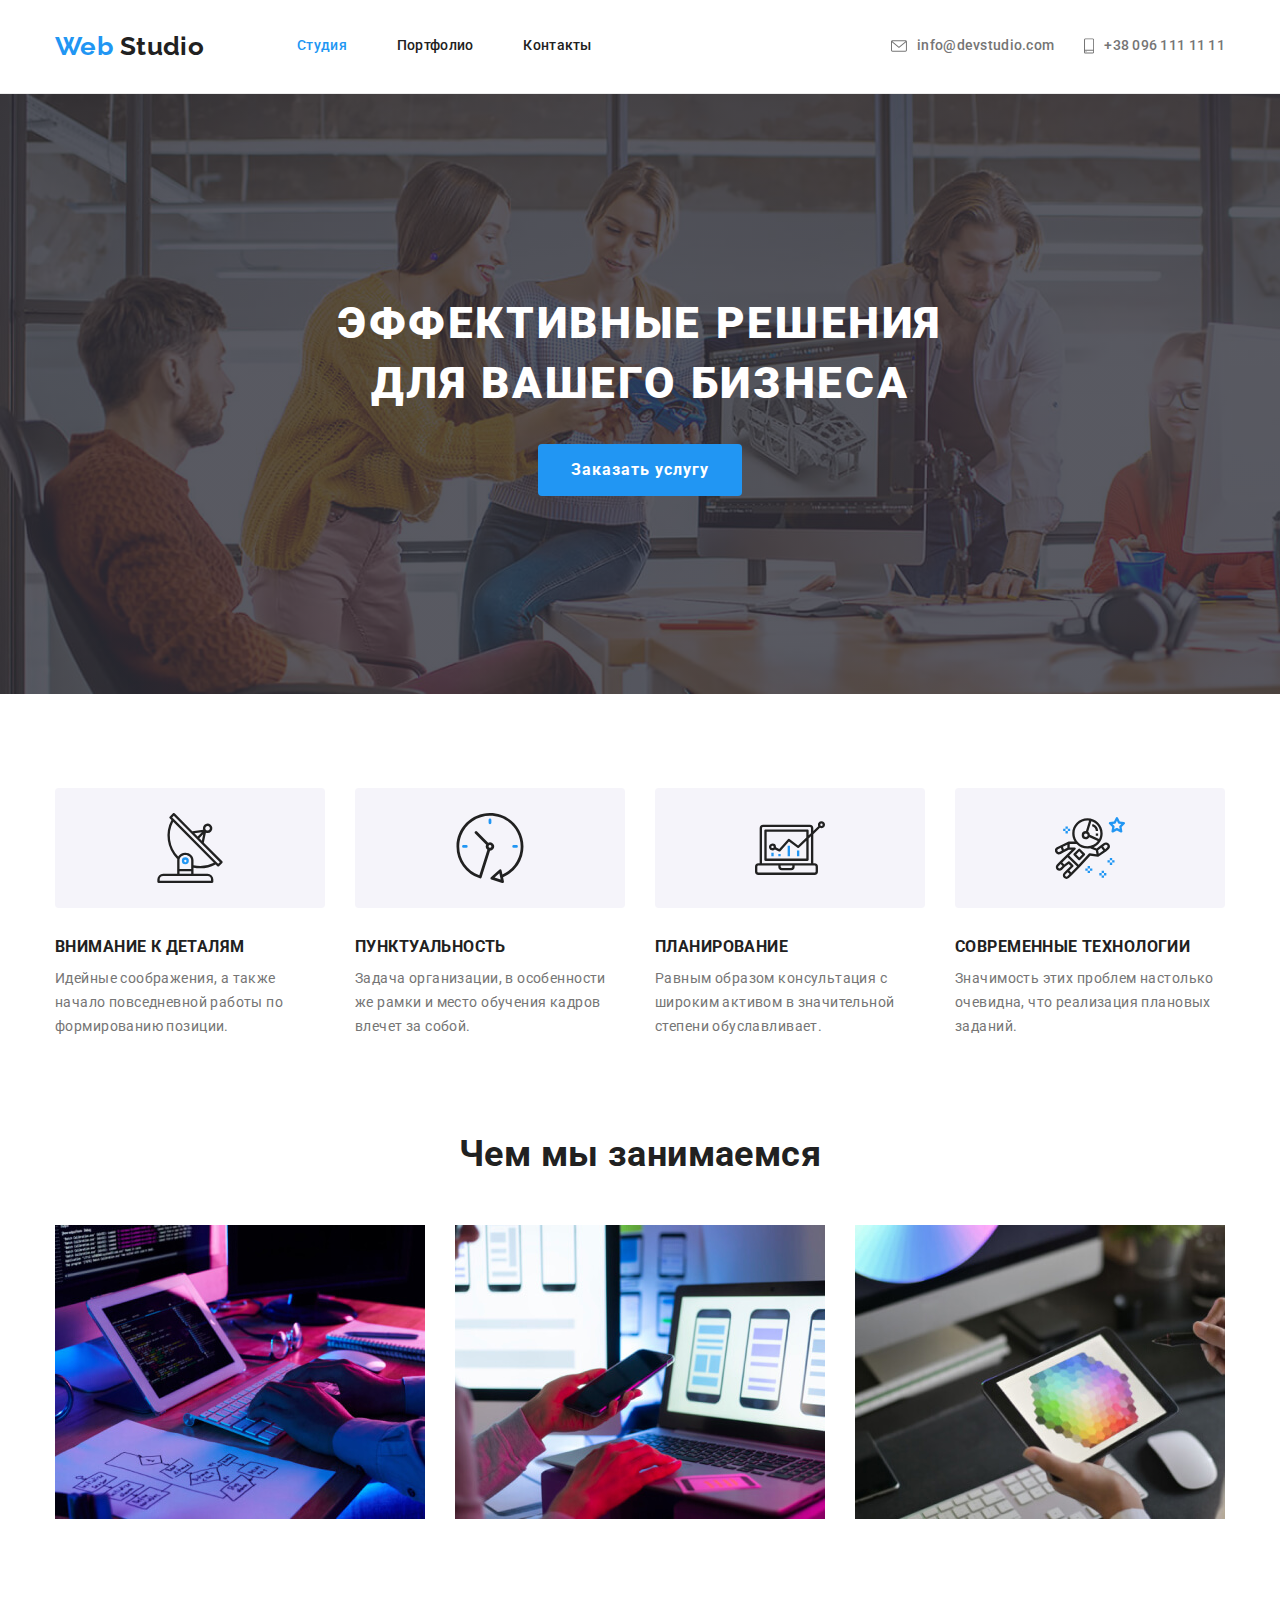
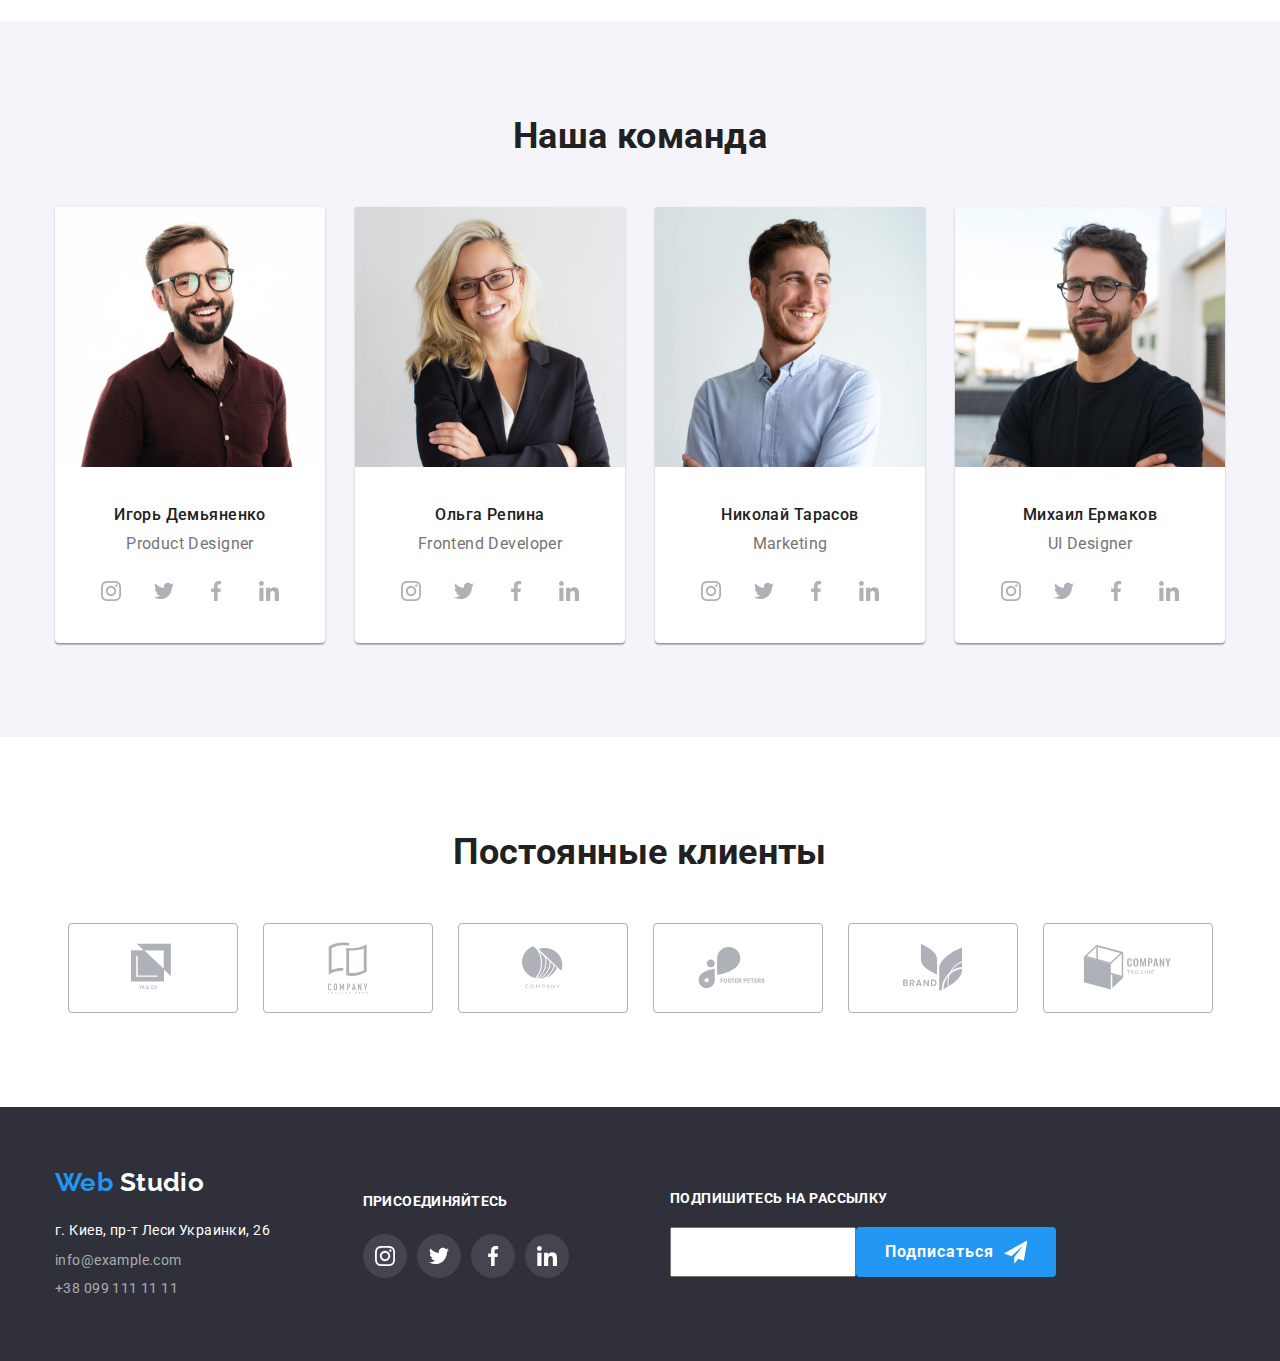
==== index.html @ 7d762ebd "add" ====
<!DOCTYPE html>
<html lang="ru">

<head>
    <meta charset="UTF-8" />
    <meta name="viewport" content="width=device-width, initial-scale=1.0" />
    <title>Студия</title>

    <link
        href="https://fonts.googleapis.com/css2?family=Raleway:wght@700&family=Roboto:wght@400;500;700;900&display=swap"
        rel="stylesheet"><!-- подключаем шрифт -->
    <link rel="stylesheet"
        href="https://cdnjs.cloudflare.com/ajax/libs/modern-normalize/0.7.0/modern-normalize.min.css" />
    <!-- нормализатор стилей -->
    <link rel="stylesheet" href="./css/styles.css">
    <!-- <link rel="stylesheet" href="./css/box.css"> -->
</head>

<body>
    <header>
        <div class="container flex">
            <nav class="main-nav flex">
                <a href="./index.html" class="logo link" aria-label="логотип" lang="en">
                    <span class="color">Web</span> Studio
                </a>
                <ul class="site-nav list flex">
                    <li class="item"><a href="./index.html" class="link current">Студия</a></li>
                    <li class="item"><a href="./portfolio.html" class="link">Портфолио</a></li>
                    <li class="item"><a href="#address" class="link">Контакты</a></li>
                </ul>
            </nav>

            <ul class="contacts list flex">
                <li class="item">
                    <a href="#" class="contacts-imail link flex">
                        <svg>
                            <use href="./images/svg/sprite.svg#icon-imail"></use>
                        </svg>
                        <p>info@devstudio.com</p>
                    </a>
                </li>
                <li class="item">
                    <a href="tel:+380961111111" class="contacts-phone link flex">
                        <svg>
                            <use href="./images/svg/sprite.svg#icon-phone"></use>
                        </svg>
                        <p>+38 096 111 11 11</p>
                    </a>
                </li>
            </ul>
        </div>
    </header>


    <main>
        <section class="hero container-hero">
            <h1 class="hero-title">Эффективные решения для вашего бизнеса</h1>
            <button type="button" class="button">Заказать услугу </button>
        </section>


        <section class="section about">
            <div class="container">
                <h2 class="section-title" hidden>Оссобенности</h2>
                <ul class="list flex about-list">
                    <li class="item">
                        <div class="about-container antenna"></div>
                        <h3 class="item-title">Внимание к деталям</h3>
                        <p class="section-text">Идейные соображения, а также начало повседневной работы по формированию
                            позиции.</p>
                    </li>
                    <li class="item">
                        <div class="about-container clock"></div>
                        <h3 class="item-title">Пунктуальность</h3>
                        <p class="section-text">Задача организации, в особенности же рамки и место обучения кадров
                            влечет за собой.
                        </p>
                    </li>
                    <li class="item">
                        <div class="about-container diagram"></div>
                        <h3 class="item-title">Планирование</h3>
                        <p class="section-text">Равным образом консультация с широким активом в значительной степени
                            обуславливает.
                        </p>
                    </li>
                    <li class="item">
                        <div class="about-container gagarin"></div>
                        <h3 class="item-title">Современные технологии</h3>
                        <p class="section-text">Значимость этих проблем настолько очевидна, что реализация плановых
                            заданий.</p>
                    </li>
                </ul>
            </div>
        </section>


        <section class="section work">
            <div class="container">
                <h2 class="section-title">Чем мы занимаемся</h2>
                <ul class="list flex">
                    <li class="item">
                        <img src="./images/comp.jpg" alt="ноутбук" width="370" height="294">
                        <!-- <p class="work-text">Десктопные приложения</p> -->
                    </li>
                    <li class="item">
                        <img src="./images/Phone2.jpg" alt="телефон" width="370" height="294">
                        <!-- <p class="work-text">Мобильные приложения</p> -->
                    </li>
                    <li class="item">
                        <img src="./images/monitor.jpg" alt="монитор" width="370" height="294">
                        <!-- <p class="work-text">Дизайнерские решения</p> -->
                    </li>
                </ul>
            </div>
        </section>


        <section class="section team">
            <div class="container">
                <h2 class="section-title">Наша команда</h2>
                <ul class="list flex wrap">
                    <li class="item">
                        <img src="./images/nikolay-kucherenko.jpg" alt="Игорь Демьяненко" width="270" height="260">
                        <div class="team-footer">
                            <p class="team-name">Игорь Демьяненко</p>
                            <p class="team-position" lang="en">Product Designer</p>
                            <ul class="list flex">
                                <li class="team-footer-item">
                                    <a href="#" class="link flex social-link" target="_blank"
                                        aria-label="сылка на instagram">
                                        <svg class="social-link-svg">
                                            <use href="./images/svg/sprite.svg#icon-instagram"></use>
                                        </svg>
                                    </a>
                                </li>
                                <li class="team-footer-item">
                                    <a href="#" class="link flex social-link" target="_blank"
                                        aria-label="сылка на twitter">
                                        <svg class="social-link-svg">
                                            <use href="./images/svg/sprite.svg#icon-twitter"></use>
                                        </svg>
                                    </a>
                                </li>
                                <li class="team-footer-item">
                                    <a href="#" class="link flex social-link" target="_blank"
                                        aria-label="сылка на facebook">
                                        <svg class="social-link-svg">
                                            <use href="./images/svg/sprite.svg#icon-facebook"></use>
                                        </svg>
                                    </a>
                                </li>
                                <li class="team-footer-item">
                                    <a href="#" class="link flex social-link" target="_blank"
                                        aria-label="сылка на linkedin">
                                        <svg class="social-link-svg">
                                            <use href="./images/svg/sprite.svg#icon-linkedin"></use>
                                        </svg>
                                    </a>
                                </li>
                            </ul>
                        </div>
                    </li>
                    <li class="item">
                        <img src="./images/olga-ivanova.jpg" alt="Ольга Репина" width="270" height="260">
                        <div class="team-footer">
                            <p class="team-name">Ольга Репина</p>
                            <p class="team-position" lang="en">Frontend Developer</p>
                            <ul class="list flex">
                                <li class="team-footer-item">
                                    <a href="#" class="link flex social-link" target="_blank"
                                        aria-label="сылка на instagram">
                                        <svg class="social-link-svg">
                                            <use href="./images/svg/sprite.svg#icon-instagram"></use>
                                        </svg>
                                    </a>
                                </li>
                                <li class="team-footer-item">
                                    <a href="#" class="link flex social-link" target="_blank"
                                        aria-label="сылка на twitter">
                                        <svg class="social-link-svg">
                                            <use href="./images/svg/sprite.svg#icon-twitter"></use>
                                        </svg>
                                    </a>
                                </li>
                                <li class="team-footer-item">
                                    <a href="#" class="link flex social-link" target="_blank"
                                        aria-label="сылка на facebook">
                                        <svg class="social-link-svg">
                                            <use href="./images/svg/sprite.svg#icon-facebook"></use>
                                        </svg>
                                    </a>
                                </li>
                                <li class="team-footer-item">
                                    <a href="#" class="link flex social-link" target="_blank"
                                        aria-label="сылка на linkedin">
                                        <svg class="social-link-svg">
                                            <use href="./images/svg/sprite.svg#icon-linkedin"></use>
                                        </svg>
                                    </a>
                                </li>
                            </ul>
                        </div>
                    </li>
                    <li class="item">
                        <img src="./images/andrey-shevchenko.jpg" alt="Николай Тарасов" width="270" height="260">
                        <div class="team-footer">
                            <p class="team-name">Николай Тарасов</p>
                            <p class="team-position" lang="en">Marketing</p>
                            <ul class="list flex">
                                <li class="team-footer-item">
                                    <a href="#" class="link flex social-link" target="_blank"
                                        aria-label="сылка на instagram">
                                        <svg class="social-link-svg">
                                            <use href="./images/svg/sprite.svg#icon-instagram"></use>
                                        </svg>
                                    </a>
                                </li>
                                <li class="team-footer-item">
                                    <a href="#" class="link flex social-link" target="_blank"
                                        aria-label="сылка на twitter">
                                        <svg class="social-link-svg">
                                            <use href="./images/svg/sprite.svg#icon-twitter"></use>
                                        </svg>
                                    </a>
                                </li>
                                <li class="team-footer-item">
                                    <a href="#" class="link flex social-link" target="_blank"
                                        aria-label="сылка на facebook">
                                        <svg class="social-link-svg">
                                            <use href="./images/svg/sprite.svg#icon-facebook"></use>
                                        </svg>
                                    </a>
                                </li>
                                <li class="team-footer-item">
                                    <a href="#" class="link flex social-link" target="_blank"
                                        aria-label="сылка на linkedin">
                                        <svg class="social-link-svg">
                                            <use href="./images/svg/sprite.svg#icon-linkedin"></use>
                                        </svg>
                                    </a>
                                </li>
                            </ul>
                        </div>
                    </li>
                    <li class="item">
                        <img src="./images/ivan-nikolaevich.jpg" alt="Михаил Ермаков" width="270" height="260">
                        <div class="team-footer">
                            <p class="team-name">Михаил Ермаков</p>
                            <p class="team-position" lang="en">UI Designer</p>
                            <ul class="flex list">
                                <li class="team-footer-item">
                                    <a href="#" class="flex link social-link" target="_blank"
                                        aria-label="сылка на instagram">
                                        <svg class="social-link-svg">
                                            <use href="./images/svg/sprite.svg#icon-instagram"></use>
                                        </svg>
                                    </a>
                                </li>
                                <li class="team-footer-item">
                                    <a href="#" class="link flex social-link" target="_blank"
                                        aria-label="сылка на twitter">
                                        <svg class="social-link-svg">
                                            <use href="./images/svg/sprite.svg#icon-twitter"></use>
                                        </svg>
                                    </a>
                                </li>
                                <li class="team-footer-item">
                                    <a href="#" class="link flex social-link" target="_blank"
                                        aria-label="сылка на facebook">
                                        <svg class="social-link-svg">
                                            <use href="./images/svg/sprite.svg#icon-facebook"></use>
                                        </svg>
                                    </a>
                                </li>
                                <li class="team-footer-item">
                                    <a href="#" class="link flex social-link" target="_blank"
                                        aria-label="сылка на linkedin">
                                        <svg class="social-link-svg">
                                            <use href="./images/svg/sprite.svg#icon-linkedin"></use>
                                        </svg>
                                    </a>
                                </li>
                            </ul>
                        </div>
                    </li>
                </ul>
            </div>
        </section>

        <section class="section clients">
            <div class="container">
                <h2 class="section-title">Постоянные клиенты</h2>
                <ul class="list flex">
                    <li class="item">
                        <a class="flex link" href="#" target="_blank">
                            <svg class="clients-logo1">
                                <use href="./images/svg/sprite.svg#icon-logo-1"></use>
                            </svg>
                        </a>
                    </li>
                    <li class="item">
                        <a class="flex link" href="#" target="_blank">
                            <svg class="clients-logo2">
                                <use href="./images/svg/sprite.svg#icon-logo-2"></use>
                            </svg>
                        </a>
                    </li>
                    <li class="item">
                        <a class="flex link" href="#" target="_blank">
                            <svg class="clients-logo3">
                                <use href="./images/svg/sprite.svg#icon-logo-3"></use>
                            </svg>
                        </a>
                    </li>
                    <li class="item">
                        <a class="flex link" href="#" target="_blank">
                            <svg class="clients-logo4">
                                <use href="./images/svg/sprite.svg#icon-logo-4"></use>
                            </svg>
                        </a>
                    </li>
                    <li class="item">
                        <a class="flex link" href="#" target="_blank">
                            <svg class="clients-logo5">
                                <use href="./images/svg/sprite.svg#icon-logo-5"></use>
                            </svg>
                        </a>
                    </li>
                    <li class="item">
                        <a class="flex link" href="#" target="_blank">
                            <svg class="clients-logo6">
                                <use href="./images/svg/sprite.svg#icon-logo-6"></use>
                            </svg>
                        </a>
                    </li>
                </ul>
            </div>
        </section>
    </main>


    <footer>
        <div class="container flex">
            <div class="first-contaner item">
                <a href="./index.html" class="link logo-footer" aria-label="логотип" lang="en">
                    <span class="color">Web</span> Studio
                </a>
                <address id="address" class="adress-footer flex">
                    <a href="https://goo.gl/maps/UruoTMuBv4FQU7uC8" target="_blank" class="adress-text link">г. Киев,
                        пр-т
                        Леси Украинки, 26</a>
                    <a href="#" class="adress-imail link">info@example.com</a>
                    <a href="tel:+380961111111" class="adress-phone link">+38 099 111 11 11</a>
                </address>
            </div>


            <section class="connection item">
                <h2 hidden>присоеденяйтесь</h2>
                <b class="connection-title">присоединяйтесь</b>
                <ul class="list flex">
                    <li class="team-footer-item">
                        <a class="link flex social-link" href="#" target="_blank" aria-label="сылка на instagram">
                            <svg class="social-link-svg">
                                <use href="./images/svg/sprite.svg#icon-instagram"></use>
                            </svg>
                        </a>
                    </li>
                    <li class="team-footer-item">
                        <a class="link flex social-link" href="#" target="_blank" aria-label="сылка на twitter">
                            <svg class="social-link-svg">
                                <use href="./images/svg/sprite.svg#icon-twitter"></use>
                            </svg>
                        </a>
                    </li>
                    <li class="team-footer-item">
                        <a class="link flex social-link" href="#" target="_blank" aria-label="сылка на facebook">
                            <svg class="social-link-svg">
                                <use href="./images/svg/sprite.svg#icon-facebook"></use>
                            </svg>
                        </a>
                    </li>
                    <li class="team-footer-item">
                        <a class="link flex social-link" href="#" target="_blank" aria-label="сылка на linkedin">
                            <svg class="social-link-svg">
                                <use href="./images/svg/sprite.svg#icon-linkedin"></use>
                            </svg>
                        </a>
                    </li>
                </ul>
            </section>

            <div class="subscribe item flex wrap">
                <b class=" connection-title">подпишитесь на рассылку</b>
                <div class="flex">
                    <input type="text">
                    <a class="button link">
                        Подписаться
                        <svg>
                            <use href="./images/svg/sprite.svg#icon-fly"></use>
                        </svg>
                    </a>
                </div>
            </div>
        </div>
    </footer>
</body>

</html>
---- css/styles.css ----
:root {
  --heading-text-color: #212121;
  --active-text-color: #2196f3;
  --title-text-color: #757575;
  --interactive-text-color: #ffffff;
  --bg: #f5f4fa;
  --social-links-color: #afb1b8;
}

body {
  font-family: Roboto, sans-serif;
  font-size: 14px;
  line-height: 1.714;
  letter-spacing: 0.03em;
}

.section-title {
  margin: 0;
  margin-bottom: 50px;
  text-align: center;
  font-weight: 700;
  font-size: 36px;
  line-height: 1.17;
  color: var(--heading-text-color);
}

.link {
  margin: 0;
  padding: 0;

  text-decoration: none;
  color: var(--heading-text-color);
}

.list {
  list-style: none;
  margin: 0;
  padding: 0;
}

.flex {
  display: flex;
}

.wrap {
  flex-wrap: wrap;
}

.container {
  align-items: center;
  max-width: 1200px;
  margin-left: auto;
  margin-right: auto;
  padding-left: 15px;
  padding-right: 15px;
}

/* HEADER */

/*  logo */
header {
  border-bottom: 1px solid #ececec;
  padding-top: 24px;
  padding-bottom: 25px;
}
.logo {
  font-family: Raleway;
  font-style: normal;
  font-weight: 700;
  font-size: 26px;
  line-height: 1.19;
  color: var(--heading-text-color);
}

.color {
  color: var(--active-text-color);
}

/* Навигация */
.main-nav {
  align-items: center;
}

.site-nav {
  margin-left: 93px;
}

.site-nav .item + .item {
  margin-left: 50px;
}

.site-nav .link {
  font-weight: 500;
  line-height: 1.14;
  letter-spacing: 0.02em;
}

.site-nav .link:hover,
.site-nav .link:focus {
  color: var(--active-text-color);
}

.current {
  color: var(--active-text-color);
}

/* контакты */

.contacts {
  align-items: center;
  margin-left: auto;
  font-style: normal;
  font-weight: 500;
  font-size: 14px;
  line-height: 1.14;
  letter-spacing: 0.02em;
}

.contacts .item {
  align-items: center;
}

.contacts .item + .item {
  margin-left: 30px;
}

.contacts-imail svg {
  width: 16px;
  height: 12px;
}

.contacts-phone svg {
  width: 10px;
  height: 16px;
}

.contacts-imail svg,
.contacts-phone svg {
  margin-right: 10px;
  fill: currentColor;
  /* vertical-align: middle; */
}

.contacts-imail,
.contacts-phone {
  color: var(--title-text-color);
  align-items: center;
}
.contacts .contacts-imail:hover,
.contacts .contacts-imail:focus,
.contacts .contacts-phone:hover,
.contacts .contacts-phone:focus {
  color: var(--active-text-color);
}

/* main */

/* Baner */

.hero-title {
  padding: 0;
  margin-top: 0;
  margin-bottom: 30px;
  margin-left: auto;
  margin-right: auto;
  width: 696px;
  font-family: 'Roboto';
  font-style: normal;
  font-weight: 900;
  font-size: 44px;
  line-height: 1.363;
  text-align: center;
  letter-spacing: 0.06em;
  text-transform: uppercase;
  color: var(--interactive-text-color);
}

.container-hero {
  background-image: linear-gradient(
      to left,
      rgba(47, 48, 58, 0.8),
      rgba(47, 48, 58, 0.8)
    ),
    url('../images/baner.jpg');
  background-color: black;
  max-width: 1600px;
  height: 600px;
  padding-top: 200px;
  padding-bottom: 200px;
  margin-left: auto;
  margin-right: auto;
}

/* button */

.button {
  display: block;
  padding-top: 10px;
  padding-right: 32px;
  padding-bottom: 10px;
  padding-left: 32px;
  border-color: var(--active-text-color);
  border-radius: 4px;
  border: 1px solid transparent;
  margin-left: auto;
  margin-right: auto;
  font-style: normal;
  font-weight: 700;
  font-size: 16px;
  line-height: 1.88;
  letter-spacing: 0.06em;
  text-align: center;
  color: var(--interactive-text-color);
  background-color: var(--active-text-color);

  cursor: pointer;
}

.radio-button {
  padding-top: 6px;
  padding-right: 22px;
  padding-bottom: 6px;
  padding-left: 22px;
  font-style: normal;
  font-weight: 500;
  font-size: 16px;
  line-height: 1.62;
  text-align: center;
  text-transform: capitalize;
  border-radius: 4px;
  border: 1px solid transparent;

  color: var(--heading-text-color);
  background: var(--bg);

  cursor: pointer;
}
.radio-button:hover,
.radio-button:focus {
  color: var(--interactive-text-color);
  background: var(--active-text-color);
  box-shadow: 0px 3px 1px rgba(0, 0, 0, 0.1), 0px 1px 2px rgba(0, 0, 0, 0.08),
    0px 2px 2px rgba(0, 0, 0, 0.12);
  border-radius: 4px;
}

.portfolio-buttons .item + .item {
  margin-left: 8px;
}

/* оссобенности */
/* about */

.section {
  padding-top: 94px;
  padding-bottom: 94px;
}
.about {
  padding-bottom: 0;
}

.about-list .flex {
  flex-wrap: wrap;
}

.about-list .item {
  width: calc((100% - 30px * 3) / 4);
}

.about-list .item + .item {
  margin-left: 30px;
}

.about-container {
  height: 120px;
  background-color: var(--bg);
  background-repeat: no-repeat;
  background-position: 50%;
  border-radius: 4px;
}

.antenna {
  background-image: url(../images/svg/antena.svg);
}

.clock {
  background-image: url(../images/svg/clock.svg);
}

.diagram {
  background-image: url(../images/svg/diagram.svg);
}

.gagarin {
  background-image: url(../images/svg/gagarin.svg);
}

.item-title {
  margin: 0;
  margin-bottom: 10px;
  padding-top: 30px;
  font-style: normal;
  font-weight: 700;
  line-height: 1.14;
  text-transform: uppercase;
  color: var(--heading-text-color);
}

.section-text {
  margin: 0;
  font-style: normal;
  font-weight: 400;
  color: var(--title-text-color);
}

/* чем мы занимаемся */

.work .item {
  width: calc((100% - 30px * 2) / 3);
}

.work .item + .item {
  margin-left: 30px;
}

.work-title {
  margin: 0;
  margin-bottom: 50px;
  text-align: center;
}

.work-totel {
  font-style: normal;
  font-weight: 700;
  font-size: 36px;
  line-height: 1.17;
  color: var(--heading-text-color);
}

.work-text {
  margin: 0;
  font-style: normal;
  font-weight: 700;
  line-height: 1.14;
  text-transform: uppercase;
  color: var(--interactive-text-color);
  background: rgba(47, 48, 58, 0.8); /* что бы видно было текст */
}

/* НАША КОМАНДА */

.team {
  background: var(--bg);
}

.team .container {
  flex-direction: column;
}

.team .item + .item {
  margin-left: 30px;
}

.team .item {
  width: calc((100% - 30px * 3) / 4);

  box-shadow: 0px 1px 3px rgba(0, 0, 0, 0.12), 0px 1px 1px rgba(0, 0, 0, 0.14),
    0px 2px 1px rgba(0, 0, 0, 0.2);
  border-radius: 0px 0px 4px 4px;
  background-color: var(--interactive-text-color);
}

.team-name {
  margin: 0;
  margin-bottom: 10px;
  font-style: normal;
  font-weight: 500;
  font-size: 16px;
  line-height: 1.19;
  text-align: center;
  color: var(--heading-text-color);
}

.team-position {
  margin: 0;
  margin-bottom: 16px;
  font-style: normal;
  font-weight: 400;
  font-size: 16px;
  line-height: 1.19;
  text-align: center;
  color: var(--title-text-color);
}

.team-footer {
  padding-top: 30px;
  padding-right: 30px;
  padding-left: 30px;
  padding-bottom: 30px;
}

.team-footer .list {
  justify-content: space-around;
  align-items: center;
}

.social-link {
  justify-content: center;
  align-items: center;
  width: 44px;
  height: 44px;
  border-radius: 50%;
}

.social-link-svg {
  width: 20px;
  height: 20px;
  fill: var(--social-links-color);
}

.team-footer-item a:hover,
.team-footer-item a:focus {
  background-color: var(--active-text-color);
  justify-content: center;
  align-items: center;
  width: 44px;
  height: 44px;
  border-radius: 50%;
}

.team-footer-item a:hover svg {
  fill: var(--interactive-text-color);
}

/* Постоянные клиенты */

.clients .list {
  justify-content: space-around;
  /* width: calc((100% - 30px * 5) / 6); */
}

.clients a {
  justify-content: center;
  align-items: center;

  width: 170px;
  height: 90px;
  color: var(--social-links-color);
  border: 1px solid var(--social-links-color);
  border-radius: 4px;
}

.clients svg {
  fill: currentColor;
}

.clients-logo1 {
  width: 44px;
  height: 50px;
}

.clients-logo2 {
  width: 40px;
  height: 52px;
}

.clients-logo3 {
  width: 41px;
  height: 43px;
}

.clients-logo4 {
  width: 80px;
  height: 42px;
}

.clients-logo5 {
  width: 59px;
  height: 47px;
}

.clients-logo6 {
  width: 89px;
  height: 45px;
}

.clients a:hover,
.clients a:focus {
  border-color: var(--active-text-color);
  color: var(--active-text-color);
}

/* footer */

footer {
  background: #2f303a;
  padding-top: 60px;
  padding-bottom: 60px;
}
footer .container {
  justify-content: space-between;
}

.first-contaner {
  width: calc((50% - 15px) / 2);
}

footer .item + .item {
  margin-left: 30px;
}

.logo-footer {
  color: var(--interactive-text-color);
  font-family: Raleway;
  font-style: normal;
  font-weight: 700;
  font-size: 26px;
  line-height: 1.192;
}

.adress-footer {
  flex-direction: column;
  padding-top: 20px;
  padding-bottom: 0px;
}

.adress-text {
  font-style: normal;
  font-weight: 400;
  color: var(--interactive-text-color);
}

.adress-imail {
  margin-top: 9px;
  font-style: normal;
  font-weight: 400;
  line-height: 1.17;
  color: rgba(255, 255, 255, 0.6);
}

.adress-phone {
  margin-top: 9px;
  font-style: normal;
  font-weight: 400;
  color: rgba(255, 255, 255, 0.6);
}

/* присоеденяйтесь */

.connection {
  width: calc((50% - 15px) / 2);
}

.connection-title {
  font-style: normal;
  font-weight: 700;
  line-height: 1.14;
  text-transform: uppercase;
  color: var(--interactive-text-color);
}

.connection .list {
  align-items: center;
  margin-top: 20px;
}

.connection .team-footer-item + .team-footer-item {
  margin-left: 10px;
}

.connection a {
  background: rgba(255, 255, 255, 0.1);
}

.connection .social-link-svg {
  fill: var(--interactive-text-color);
}

.connection a:hover,
.connection a:focus {
  background-color: var(--active-text-color);
}

/* подписаться */

.subscribe {
  width: calc((100% - 30px) / 2);
}

.subscribe div {
  margin-top: 20px;
}

.subscribe .button {
  display: inline-flex;
  align-items: center;
  width: 200px;
  height: 50px;
  padding-top: 10px;
  padding-right: 28px;
  padding-bottom: 10px;
  padding-left: 28px;

  font-family: Roboto;
  font-style: normal;
  font-weight: 700;
  font-size: 16px;
  line-height: 1.875;
  letter-spacing: 0.06em;
}

.subscribe svg {
  width: 24px;
  height: 24px;
  margin-left: 10px;
}

/* портфолио */
/* main */

.portfolio-buttons {
  justify-content: center;
}

.portfolio-filter {
  padding-top: 34px;
}

.portfolio-filter .item {
  width: 370px;
  width: calc((100% - 30px * 2) / 3);
}

.portfolio-filter .item {
  margin-right: 30px;
  margin-bottom: 30px;

  border: 1px solid #eeeeee;
}

.portfolio-filter .item:nth-child(3n) {
  margin-right: 0;
}

.portfolio-filter .item:nth-last-child(-n + 3) {
  margin-bottom: 0;
}

/* карточки */

.example-item:hover {
  box-shadow: 0px 1px 1px rgba(0, 0, 0, 0.12), 0px 4px 4px rgba(0, 0, 0, 0.06),
    1px 4px 6px rgba(0, 0, 0, 0.16);
}

.example-item:hover .example-active {
  opacity: 1;
}

.container-active {
  position: relative;
}
/* 
.container-active::before {
  display: inline-block;
  contain: '';
  position: absolute;

  width: 100%;
  height: 100%;
} */

.example-active {
  display: inline-block;
  position: absolute;
  opacity: 0;
  top: 0;
  left: 0;
  /* width: 100%;
  height: 100%; */
  padding-top: 63px;
  padding-right: 24px;
  padding-bottom: 63px;
  padding-left: 24px;

  margin: 0;
  font-style: normal;
  font-weight: 400;
  font-size: 18px;
  line-height: 1.56;
  color: var(--interactive-text-color);
  background-color: rgba(33, 150, 243, 0.9);
  transition 250ms opacity linear ;
}

.container-text {
  padding-top: 20px;
  padding-bottom: 20px;
  padding-left: 24px;
  padding-right: 24px;
}

.example-titel {
  margin: 0;
  margin-bottom: 4px;
  font-style: normal;
  font-weight: 700;
  font-size: 18px;
  line-height: 2;
  letter-spacing: 0.06em;
  color: var(--heading-text-color);
}

.example-text {
  margin: 0;
  font-style: normal;
  font-weight: 400;
  font-size: 16px;
  line-height: 1.88;
  color: var(--title-text-color);
}
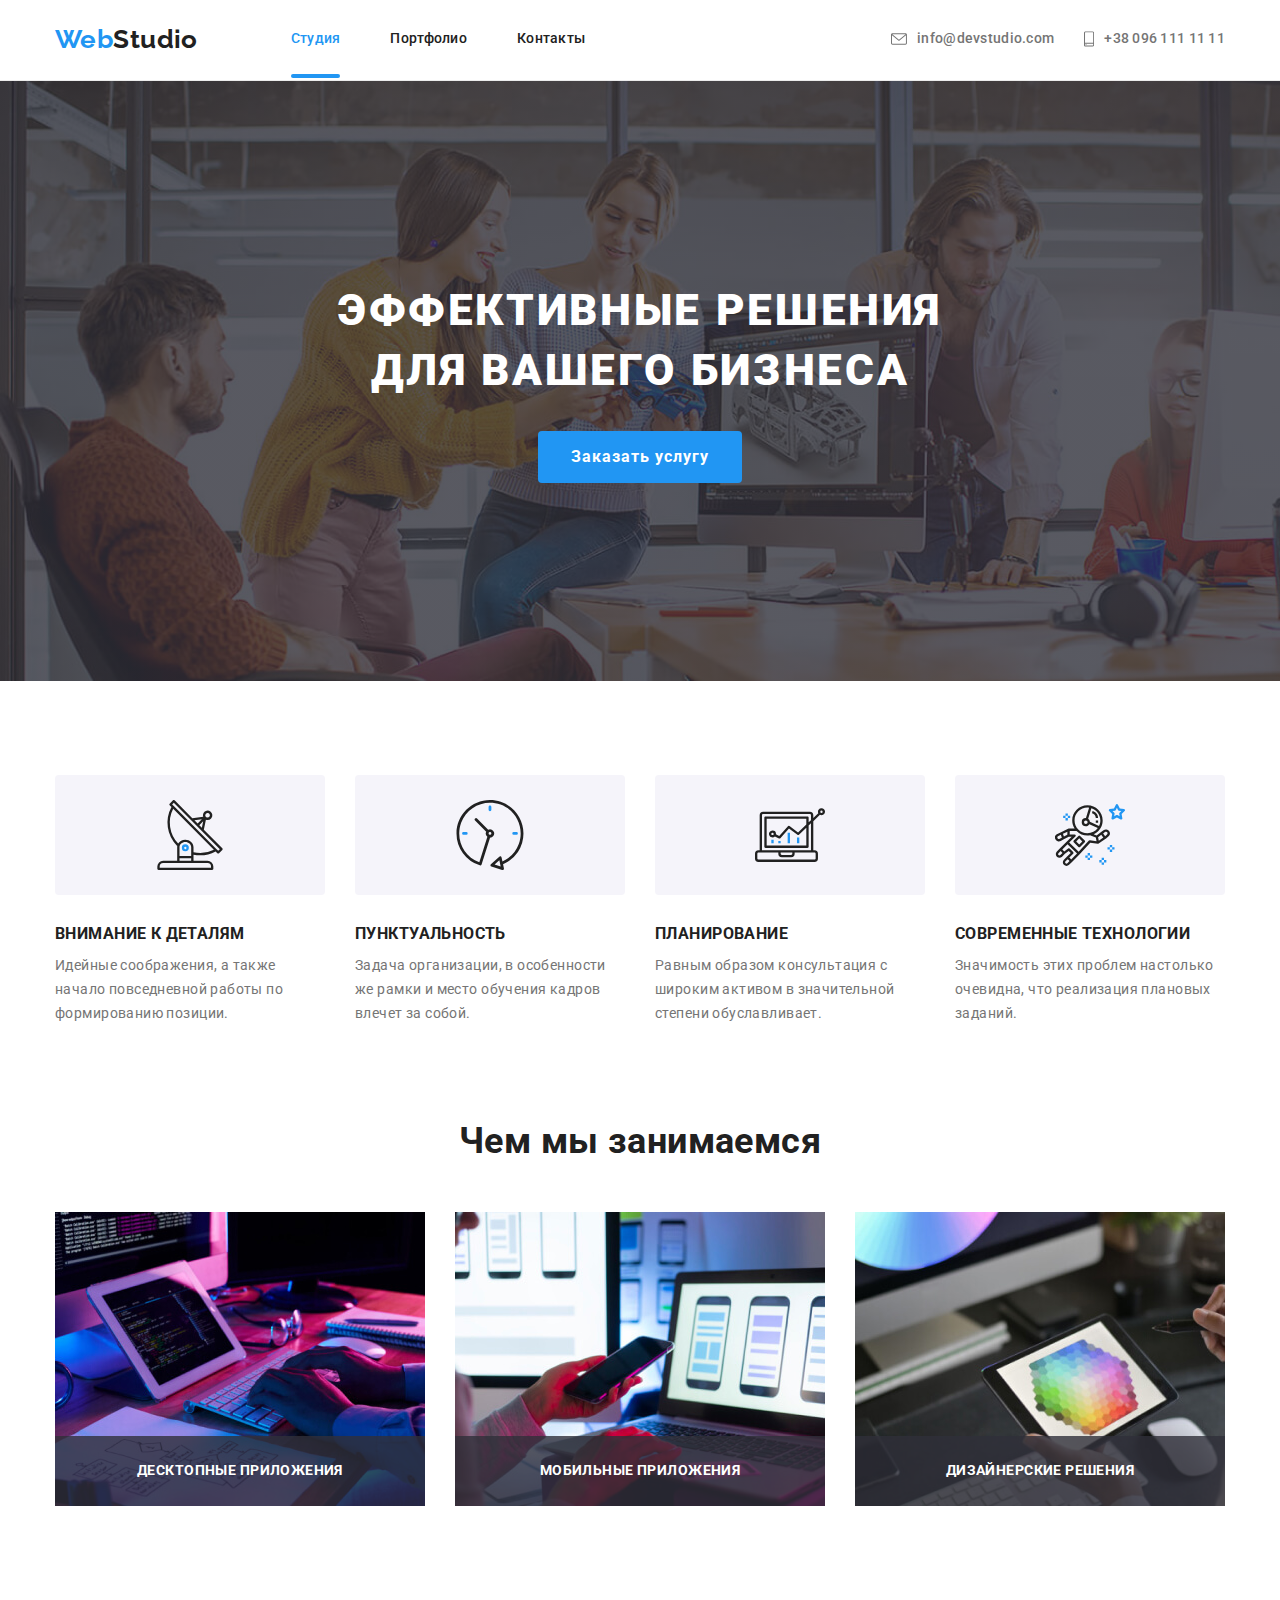
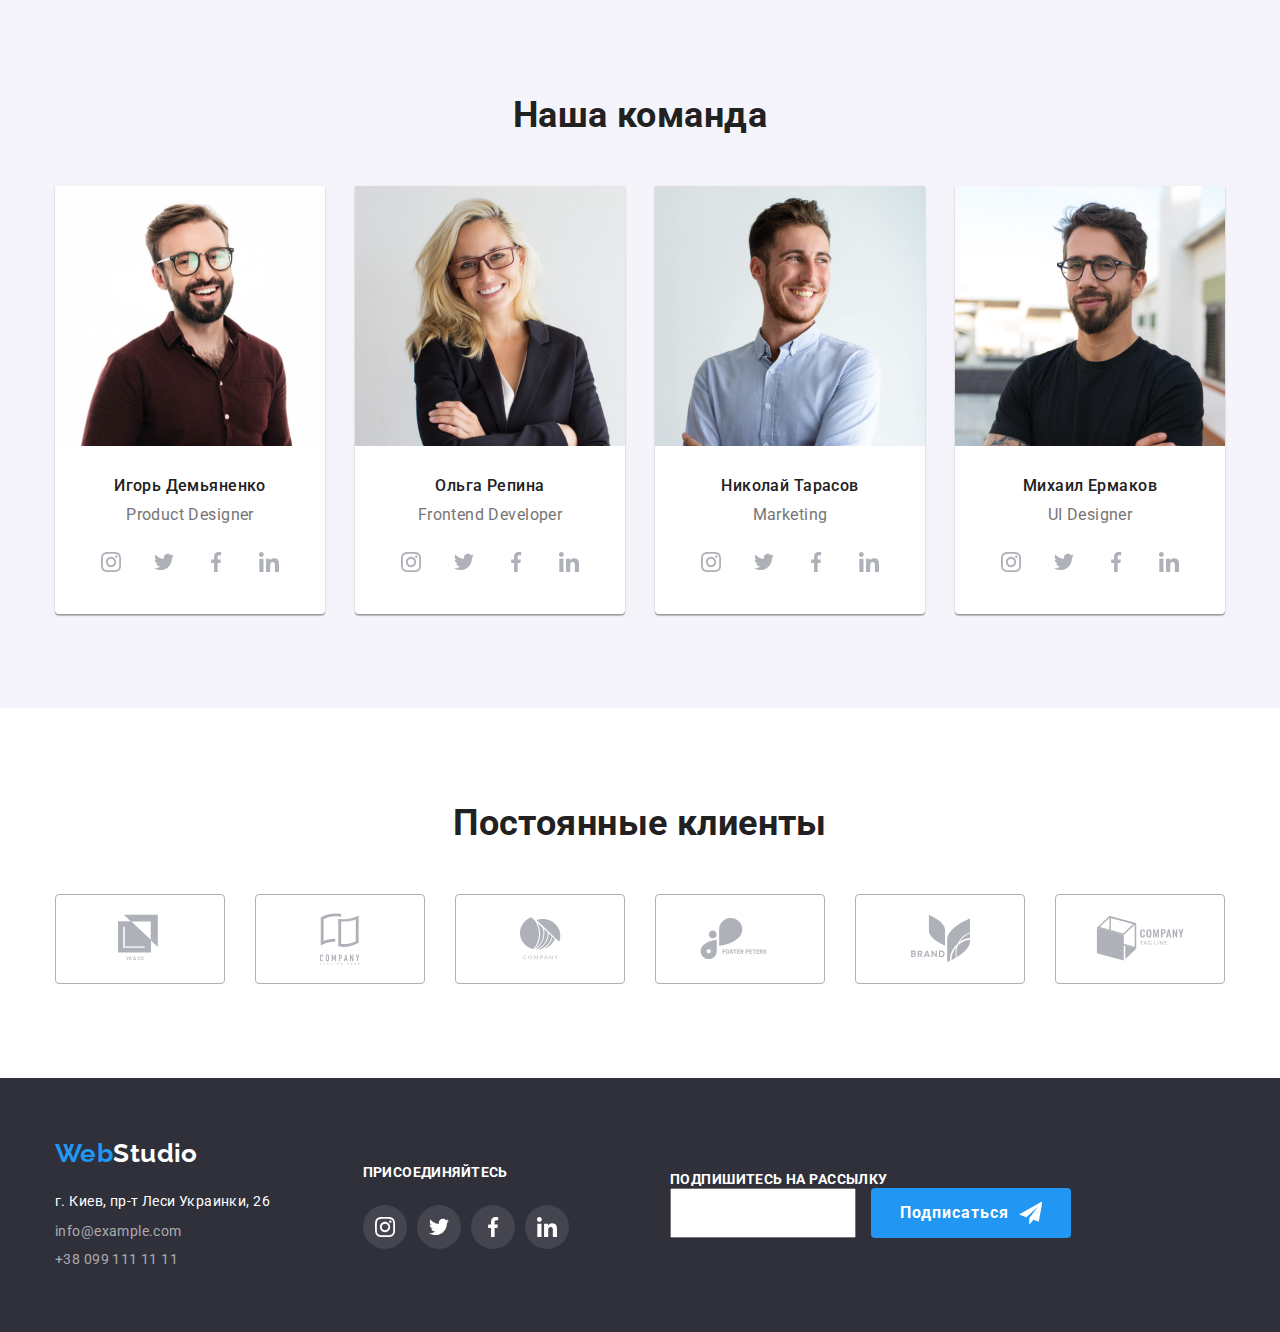
==== commit 9b9873f2: "fix" ====
--- a/index.html
+++ b/index.html
@@ -21,9 +21,9 @@
         <div class="container flex">
             <nav class="main-nav flex">
                 <a href="./index.html" class="logo link" aria-label="логотип" lang="en">
-                    <span class="color">Web</span> Studio
+                    <span class="color">Web</span>Studio
                 </a>
-                <ul class="site-nav list flex">
+                <ul class="site-nav list flex  transform">
                     <li class="item"><a href="./index.html" class="link current">Студия</a></li>
                     <li class="item"><a href="./portfolio.html" class="link">Портфолио</a></li>
                     <li class="item"><a href="#address" class="link">Контакты</a></li>
@@ -36,15 +36,15 @@
                         <svg>
                             <use href="./images/svg/sprite.svg#icon-imail"></use>
                         </svg>
-                        <p>info@devstudio.com</p>
+                        info@devstudio.com
                     </a>
                 </li>
                 <li class="item">
-                    <a href="tel:+380961111111" class="contacts-phone link flex">
+                    <a href="tel:+380961111111" class="contacts-phone link flex transform">
                         <svg>
                             <use href="./images/svg/sprite.svg#icon-phone"></use>
                         </svg>
-                        <p>+38 096 111 11 11</p>
+                        +38 096 111 11 11
                     </a>
                 </li>
             </ul>
@@ -55,36 +55,33 @@
     <main>
         <section class="hero container-hero">
             <h1 class="hero-title">Эффективные решения для вашего бизнеса</h1>
-            <button type="button" class="button">Заказать услугу </button>
+            <button type="button" class="button" data-modal-open>Заказать услугу </button>
+            
         </section>
 
 
         <section class="section about">
             <div class="container">
                 <h2 class="section-title" hidden>Оссобенности</h2>
-                <ul class="list flex about-list">
-                    <li class="item">
-                        <div class="about-container antenna"></div>
+                <ul class="list flex about-list wrap">
+                    <li class="item antenna">
                         <h3 class="item-title">Внимание к деталям</h3>
                         <p class="section-text">Идейные соображения, а также начало повседневной работы по формированию
                             позиции.</p>
                     </li>
-                    <li class="item">
-                        <div class="about-container clock"></div>
+                    <li class="item clock">
                         <h3 class="item-title">Пунктуальность</h3>
                         <p class="section-text">Задача организации, в особенности же рамки и место обучения кадров
                             влечет за собой.
                         </p>
                     </li>
-                    <li class="item">
-                        <div class="about-container diagram"></div>
+                    <li class="item diagram">
                         <h3 class="item-title">Планирование</h3>
                         <p class="section-text">Равным образом консультация с широким активом в значительной степени
                             обуславливает.
                         </p>
                     </li>
-                    <li class="item">
-                        <div class="about-container gagarin"></div>
+                    <li class="item gagarin">
                         <h3 class="item-title">Современные технологии</h3>
                         <p class="section-text">Значимость этих проблем настолько очевидна, что реализация плановых
                             заданий.</p>
@@ -100,15 +97,15 @@
                 <ul class="list flex">
                     <li class="item">
                         <img src="./images/comp.jpg" alt="ноутбук" width="370" height="294">
-                        <!-- <p class="work-text">Десктопные приложения</p> -->
+                        <p class="work-text">Десктопные приложения</p>
                     </li>
                     <li class="item">
                         <img src="./images/Phone2.jpg" alt="телефон" width="370" height="294">
-                        <!-- <p class="work-text">Мобильные приложения</p> -->
+                        <p class="work-text">Мобильные приложения</p>
                     </li>
                     <li class="item">
                         <img src="./images/monitor.jpg" alt="монитор" width="370" height="294">
-                        <!-- <p class="work-text">Дизайнерские решения</p> -->
+                        <p class="work-text">Дизайнерские решения</p>
                     </li>
                 </ul>
             </div>
@@ -125,34 +122,34 @@
                             <p class="team-name">Игорь Демьяненко</p>
                             <p class="team-position" lang="en">Product Designer</p>
                             <ul class="list flex">
-                                <li class="team-footer-item">
+                                <li class="team-footer-item  transform transform">
                                     <a href="#" class="link flex social-link" target="_blank"
                                         aria-label="сылка на instagram">
-                                        <svg class="social-link-svg">
+                                        <svg class="social-link-svg  transform">
                                             <use href="./images/svg/sprite.svg#icon-instagram"></use>
                                         </svg>
                                     </a>
                                 </li>
-                                <li class="team-footer-item">
+                                <li class="team-footer-item  transform transform">
                                     <a href="#" class="link flex social-link" target="_blank"
                                         aria-label="сылка на twitter">
-                                        <svg class="social-link-svg">
+                                        <svg class="social-link-svg  transform">
                                             <use href="./images/svg/sprite.svg#icon-twitter"></use>
                                         </svg>
                                     </a>
                                 </li>
-                                <li class="team-footer-item">
+                                <li class="team-footer-item  transform transform">
                                     <a href="#" class="link flex social-link" target="_blank"
                                         aria-label="сылка на facebook">
-                                        <svg class="social-link-svg">
+                                        <svg class="social-link-svg  transform">
                                             <use href="./images/svg/sprite.svg#icon-facebook"></use>
                                         </svg>
                                     </a>
                                 </li>
-                                <li class="team-footer-item">
+                                <li class="team-footer-item  transform transform">
                                     <a href="#" class="link flex social-link" target="_blank"
                                         aria-label="сылка на linkedin">
-                                        <svg class="social-link-svg">
+                                        <svg class="social-link-svg  transform">
                                             <use href="./images/svg/sprite.svg#icon-linkedin"></use>
                                         </svg>
                                     </a>
@@ -166,34 +163,34 @@
                             <p class="team-name">Ольга Репина</p>
                             <p class="team-position" lang="en">Frontend Developer</p>
                             <ul class="list flex">
-                                <li class="team-footer-item">
+                                <li class="team-footer-item  transform transform">
                                     <a href="#" class="link flex social-link" target="_blank"
                                         aria-label="сылка на instagram">
-                                        <svg class="social-link-svg">
+                                        <svg class="social-link-svg  transform">
                                             <use href="./images/svg/sprite.svg#icon-instagram"></use>
                                         </svg>
                                     </a>
                                 </li>
-                                <li class="team-footer-item">
+                                <li class="team-footer-item  transform transform">
                                     <a href="#" class="link flex social-link" target="_blank"
                                         aria-label="сылка на twitter">
-                                        <svg class="social-link-svg">
+                                        <svg class="social-link-svg  transform">
                                             <use href="./images/svg/sprite.svg#icon-twitter"></use>
                                         </svg>
                                     </a>
                                 </li>
-                                <li class="team-footer-item">
+                                <li class="team-footer-item  transform transform">
                                     <a href="#" class="link flex social-link" target="_blank"
                                         aria-label="сылка на facebook">
-                                        <svg class="social-link-svg">
+                                        <svg class="social-link-svg  transform">
                                             <use href="./images/svg/sprite.svg#icon-facebook"></use>
                                         </svg>
                                     </a>
                                 </li>
-                                <li class="team-footer-item">
+                                <li class="team-footer-item  transform transform">
                                     <a href="#" class="link flex social-link" target="_blank"
                                         aria-label="сылка на linkedin">
-                                        <svg class="social-link-svg">
+                                        <svg class="social-link-svg  transform">
                                             <use href="./images/svg/sprite.svg#icon-linkedin"></use>
                                         </svg>
                                     </a>
@@ -207,34 +204,34 @@
                             <p class="team-name">Николай Тарасов</p>
                             <p class="team-position" lang="en">Marketing</p>
                             <ul class="list flex">
-                                <li class="team-footer-item">
+                                <li class="team-footer-item  transform transform">
                                     <a href="#" class="link flex social-link" target="_blank"
                                         aria-label="сылка на instagram">
-                                        <svg class="social-link-svg">
+                                        <svg class="social-link-svg  transform">
                                             <use href="./images/svg/sprite.svg#icon-instagram"></use>
                                         </svg>
                                     </a>
                                 </li>
-                                <li class="team-footer-item">
+                                <li class="team-footer-item  transform transform">
                                     <a href="#" class="link flex social-link" target="_blank"
                                         aria-label="сылка на twitter">
-                                        <svg class="social-link-svg">
+                                        <svg class="social-link-svg  transform">
                                             <use href="./images/svg/sprite.svg#icon-twitter"></use>
                                         </svg>
                                     </a>
                                 </li>
-                                <li class="team-footer-item">
+                                <li class="team-footer-item  transform transform">
                                     <a href="#" class="link flex social-link" target="_blank"
                                         aria-label="сылка на facebook">
-                                        <svg class="social-link-svg">
+                                        <svg class="social-link-svg  transform">
                                             <use href="./images/svg/sprite.svg#icon-facebook"></use>
                                         </svg>
                                     </a>
                                 </li>
-                                <li class="team-footer-item">
+                                <li class="team-footer-item  transform transform">
                                     <a href="#" class="link flex social-link" target="_blank"
                                         aria-label="сылка на linkedin">
-                                        <svg class="social-link-svg">
+                                        <svg class="social-link-svg  transform">
                                             <use href="./images/svg/sprite.svg#icon-linkedin"></use>
                                         </svg>
                                     </a>
@@ -248,34 +245,34 @@
                             <p class="team-name">Михаил Ермаков</p>
                             <p class="team-position" lang="en">UI Designer</p>
                             <ul class="flex list">
-                                <li class="team-footer-item">
+                                <li class="team-footer-item  transform">
                                     <a href="#" class="flex link social-link" target="_blank"
                                         aria-label="сылка на instagram">
-                                        <svg class="social-link-svg">
+                                        <svg class="social-link-svg  transform">
                                             <use href="./images/svg/sprite.svg#icon-instagram"></use>
                                         </svg>
                                     </a>
                                 </li>
-                                <li class="team-footer-item">
+                                <li class="team-footer-item  transform">
                                     <a href="#" class="link flex social-link" target="_blank"
                                         aria-label="сылка на twitter">
-                                        <svg class="social-link-svg">
+                                        <svg class="social-link-svg  transform">
                                             <use href="./images/svg/sprite.svg#icon-twitter"></use>
                                         </svg>
                                     </a>
                                 </li>
-                                <li class="team-footer-item">
+                                <li class="team-footer-item  transform">
                                     <a href="#" class="link flex social-link" target="_blank"
                                         aria-label="сылка на facebook">
-                                        <svg class="social-link-svg">
+                                        <svg class="social-link-svg  transform">
                                             <use href="./images/svg/sprite.svg#icon-facebook"></use>
                                         </svg>
                                     </a>
                                 </li>
-                                <li class="team-footer-item">
+                                <li class="team-footer-item  transform">
                                     <a href="#" class="link flex social-link" target="_blank"
                                         aria-label="сылка на linkedin">
-                                        <svg class="social-link-svg">
+                                        <svg class="social-link-svg transform">
                                             <use href="./images/svg/sprite.svg#icon-linkedin"></use>
                                         </svg>
                                     </a>
@@ -292,42 +289,42 @@
                 <h2 class="section-title">Постоянные клиенты</h2>
                 <ul class="list flex">
                     <li class="item">
-                        <a class="flex link" href="#" target="_blank">
+                        <a class="flex link transform" href="#" target="_blank">
                             <svg class="clients-logo1">
                                 <use href="./images/svg/sprite.svg#icon-logo-1"></use>
                             </svg>
                         </a>
                     </li>
                     <li class="item">
-                        <a class="flex link" href="#" target="_blank">
+                        <a class="flex link  transform" href="#" target="_blank">
                             <svg class="clients-logo2">
                                 <use href="./images/svg/sprite.svg#icon-logo-2"></use>
                             </svg>
                         </a>
                     </li>
                     <li class="item">
-                        <a class="flex link" href="#" target="_blank">
+                        <a class="flex link transform" href="#" target="_blank">
                             <svg class="clients-logo3">
                                 <use href="./images/svg/sprite.svg#icon-logo-3"></use>
                             </svg>
                         </a>
                     </li>
                     <li class="item">
-                        <a class="flex link" href="#" target="_blank">
+                        <a class="flex link transform" href="#" target="_blank">
                             <svg class="clients-logo4">
                                 <use href="./images/svg/sprite.svg#icon-logo-4"></use>
                             </svg>
                         </a>
                     </li>
                     <li class="item">
-                        <a class="flex link" href="#" target="_blank">
+                        <a class="flex link transform" href="#" target="_blank">
                             <svg class="clients-logo5">
                                 <use href="./images/svg/sprite.svg#icon-logo-5"></use>
                             </svg>
                         </a>
                     </li>
                     <li class="item">
-                        <a class="flex link" href="#" target="_blank">
+                        <a class="flex link transform" href="#" target="_blank">
                             <svg class="clients-logo6">
                                 <use href="./images/svg/sprite.svg#icon-logo-6"></use>
                             </svg>
@@ -343,7 +340,7 @@
         <div class="container flex">
             <div class="first-contaner item">
                 <a href="./index.html" class="link logo-footer" aria-label="логотип" lang="en">
-                    <span class="color">Web</span> Studio
+                    <span class="color">Web</span>Studio
                 </a>
                 <address id="address" class="adress-footer flex">
                     <a href="https://goo.gl/maps/UruoTMuBv4FQU7uC8" target="_blank" class="adress-text link">г. Киев,
@@ -359,30 +356,30 @@
                 <h2 hidden>присоеденяйтесь</h2>
                 <b class="connection-title">присоединяйтесь</b>
                 <ul class="list flex">
-                    <li class="team-footer-item">
-                        <a class="link flex social-link" href="#" target="_blank" aria-label="сылка на instagram">
+                    <li class="team-footer-item  transform">
+                        <a class="link flex social-link  transform" href="#" target="_blank" aria-label="сылка на instagram">
                             <svg class="social-link-svg">
                                 <use href="./images/svg/sprite.svg#icon-instagram"></use>
                             </svg>
                         </a>
                     </li>
-                    <li class="team-footer-item">
-                        <a class="link flex social-link" href="#" target="_blank" aria-label="сылка на twitter">
+                    <li class="team-footer-item  transform">
+                        <a class="link flex social-link  transform" href="#" target="_blank" aria-label="сылка на twitter">
                             <svg class="social-link-svg">
                                 <use href="./images/svg/sprite.svg#icon-twitter"></use>
                             </svg>
                         </a>
                     </li>
-                    <li class="team-footer-item">
-                        <a class="link flex social-link" href="#" target="_blank" aria-label="сылка на facebook">
-                            <svg class="social-link-svg">
+                    <li class="team-footer-item  transform">
+                        <a class="link flex social-link transform" href="#" target="_blank" aria-label="сылка на facebook">
+                            <svg class="social-link-svg ">
                                 <use href="./images/svg/sprite.svg#icon-facebook"></use>
                             </svg>
                         </a>
                     </li>
-                    <li class="team-footer-item">
-                        <a class="link flex social-link" href="#" target="_blank" aria-label="сылка на linkedin">
-                            <svg class="social-link-svg">
+                    <li class="team-footer-item  transform">
+                        <a class="link flex social-link transform" href="#" target="_blank" aria-label="сылка на linkedin">
+                            <svg class="social-link-svg ">
                                 <use href="./images/svg/sprite.svg#icon-linkedin"></use>
                             </svg>
                         </a>
@@ -392,18 +389,44 @@
 
             <div class="subscribe item flex wrap">
                 <b class=" connection-title">подпишитесь на рассылку</b>
-                <div class="flex">
-                    <input type="text">
-                    <a class="button link">
+                <form class="subscribe-mail flex wrap">
+                    <input type="subscribe-mail-input" name="user-mail">
+                    <button class="button link">
                         Подписаться
                         <svg>
                             <use href="./images/svg/sprite.svg#icon-fly"></use>
                         </svg>
-                    </a>
-                </div>
+                    </button>
+                </form>
             </div>
         </div>
     </footer>
+    
+    <div class="is-hidden backdrop" data-modal>
+        <div class="modal-wind">
+            <button class="buttom-x flex" data-modal-close>
+                <svg>
+                    <use href="./images/svg/sprite.svg#x"></use>
+                </svg>
+            </button> 
+           
+            <div class="flex">
+                <h2>Оставьте свои данные, мы вам перезвоним</h2>
+            <form action="#" class="contact-form">
+                <input type="text">
+                <input type="text">
+                <input type="text">
+                <textarea type="text" class="contact-form-mesage"></textarea>
+                <input type="checkbox" name="user-agreement" value="user-agreement-on" class="contact-form-radio">
+
+                <button></button> </form>
+            </div>
+           
+        </div>
+    </div>
+    
+    
+    <script src="./js/modal.js"></script>
 </body>
 
 </html>--- a/css/styles.css
+++ b/css/styles.css
@@ -8,12 +8,23 @@
 }
 
 body {
-  font-family: Roboto, sans-serif;
+
+  font-family: "Roboto", sans-serif;
   font-size: 14px;
   line-height: 1.714;
   letter-spacing: 0.03em;
 }
 
+.transform {
+  transform: all 250ms;
+  transition-timing-function: cubic-bezier(0.4, 0, 0.2, 1);
+}
+
+img {
+  display: block;
+
+}
+
 .section-title {
   margin: 0;
   margin-bottom: 50px;
@@ -27,7 +38,6 @@
 .link {
   margin: 0;
   padding: 0;
-
   text-decoration: none;
   color: var(--heading-text-color);
 }
@@ -90,9 +100,12 @@
 }
 
 .site-nav .link {
+  position: relative;
   font-weight: 500;
   line-height: 1.14;
   letter-spacing: 0.02em;
+  padding-bottom: 32px;
+  
 }
 
 .site-nav .link:hover,
@@ -102,6 +115,18 @@
 
 .current {
   color: var(--active-text-color);
+}
+
+.current:after {
+  content: "";
+  /* display: block; */
+  width: 100%;
+  height: 4px;
+  background-color: var(--active-text-color);
+  border-radius: 2px;
+  position: absolute;
+  left: 0;
+  bottom: 0;
 }
 
 /* контакты */
@@ -138,14 +163,15 @@
 .contacts-phone svg {
   margin-right: 10px;
   fill: currentColor;
-  /* vertical-align: middle; */
 }
 
 .contacts-imail,
 .contacts-phone {
   color: var(--title-text-color);
   align-items: center;
-}
+  
+}
+
 .contacts .contacts-imail:hover,
 .contacts .contacts-imail:focus,
 .contacts .contacts-phone:hover,
@@ -191,7 +217,26 @@
   margin-right: auto;
 }
 
+
+
+
 /* button */
+.buttom-x {
+  position: absolute;
+  justify-content: center;
+  align-items: center;
+  top: 8px;
+  right: 8px;
+  background-color: var(--interactive-text-color);
+  border: 1px solid rgba(0, 0, 0, 0.1);
+  border-radius: 50%;
+  width: 30px;
+  height: 30px;
+  padding: 0;
+
+  cursor: pointer;
+}
+
 
 .button {
   display: block;
@@ -259,10 +304,6 @@
   padding-bottom: 0;
 }
 
-.about-list .flex {
-  flex-wrap: wrap;
-}
-
 .about-list .item {
   width: calc((100% - 30px * 3) / 4);
 }
@@ -271,34 +312,41 @@
   margin-left: 30px;
 }
 
-.about-container {
+
+.about .item::before {
+  display: block;
+  content: "";
   height: 120px;
+  width: 270px;
+  font-size: auto;
   background-color: var(--bg);
+  border-radius: 4px;
   background-repeat: no-repeat;
-  background-position: 50%;
-  border-radius: 4px;
-}
-
-.antenna {
+  background-position: 50% 50%; 
+  
+
+}
+.about .item:nth-child(1)::before{
   background-image: url(../images/svg/antena.svg);
 }
-
-.clock {
-  background-image: url(../images/svg/clock.svg);
-}
-
-.diagram {
+.about .item:nth-child(2)::before{
+
+  background-image: url(../images/svg/clock.svg);   
+}
+
+.about .item:nth-child(3)::before{
   background-image: url(../images/svg/diagram.svg);
-}
-
-.gagarin {
+
+}
+
+.about .item:nth-child(4)::before{
   background-image: url(../images/svg/gagarin.svg);
 }
 
 .item-title {
   margin: 0;
+  margin-top: 30px;
   margin-bottom: 10px;
-  padding-top: 30px;
   font-style: normal;
   font-weight: 700;
   line-height: 1.14;
@@ -316,6 +364,7 @@
 /* чем мы занимаемся */
 
 .work .item {
+  position: relative;
   width: calc((100% - 30px * 2) / 3);
 }
 
@@ -323,11 +372,10 @@
   margin-left: 30px;
 }
 
-.work-title {
-  margin: 0;
-  margin-bottom: 50px;
-  text-align: center;
-}
+.work img {
+  display: block;
+}
+
 
 .work-totel {
   font-style: normal;
@@ -338,13 +386,21 @@
 }
 
 .work-text {
+  display: block;
+  width: 370px;
+  height: 70px;
+  position: absolute;
+  bottom: 0;
   margin: 0;
   font-style: normal;
   font-weight: 700;
   line-height: 1.14;
   text-transform: uppercase;
+  text-align: center;
+  padding-top: 27px;
+  padding-bottom: 27px;
   color: var(--interactive-text-color);
-  background: rgba(47, 48, 58, 0.8); /* что бы видно было текст */
+  background-color: rgba(47, 48, 58, 0.8); /* что бы видно было текст */
 }
 
 /* НАША КОМАНДА */
@@ -435,8 +491,7 @@
 /* Постоянные клиенты */
 
 .clients .list {
-  justify-content: space-around;
-  /* width: calc((100% - 30px * 5) / 6); */
+  justify-content: space-between;
 }
 
 .clients a {
@@ -581,6 +636,7 @@
   background-color: var(--active-text-color);
 }
 
+
 /* подписаться */
 
 .subscribe {
@@ -590,6 +646,10 @@
 .subscribe div {
   margin-top: 20px;
 }
+
+/* .subscribe input {
+  size: 94px;
+} */
 
 .subscribe .button {
   display: inline-flex;
@@ -600,6 +660,7 @@
   padding-right: 28px;
   padding-bottom: 10px;
   padding-left: 28px;
+  margin-left: 15px;
 
   font-family: Roboto;
   font-style: normal;
@@ -627,7 +688,7 @@
 }
 
 .portfolio-filter .item {
-  width: 370px;
+  /* width: 370px; */
   width: calc((100% - 30px * 2) / 3);
 }
 
@@ -653,13 +714,12 @@
     1px 4px 6px rgba(0, 0, 0, 0.16);
 }
 
-.example-item:hover .example-active {
+/* .example-item:hover .example-active {
   opacity: 1;
-}
-
-.container-active {
-  position: relative;
-}
+} */
+
+
+
 /* 
 .container-active::before {
   display: inline-block;
@@ -669,6 +729,11 @@
   width: 100%;
   height: 100%;
 } */
+
+.container-active {
+  position: relative;
+  overflow: hidden;
+}
 
 .example-active {
   display: inline-block;
@@ -676,8 +741,8 @@
   opacity: 0;
   top: 0;
   left: 0;
-  /* width: 100%;
-  height: 100%; */
+  width: 100%;
+  height: 100%;
   padding-top: 63px;
   padding-right: 24px;
   padding-bottom: 63px;
@@ -690,8 +755,19 @@
   line-height: 1.56;
   color: var(--interactive-text-color);
   background-color: rgba(33, 150, 243, 0.9);
-  transition 250ms opacity linear ;
-}
+  transform: translateY(100%);
+  transition: 250ms linear;
+  opacity: 0;
+  
+}
+
+.example-item:hover .example-active {
+  transform: translateY(0%);
+  opacity: 1;
+  /* transition: 250ms linear; */
+}
+
+
 
 .container-text {
   padding-top: 20px;
@@ -719,3 +795,68 @@
   line-height: 1.88;
   color: var(--title-text-color);
 }
+
+
+/* registrashon */
+
+/* .container-hero {
+  position: relative;
+} */
+
+/* .registrashon {
+  position: absolute;
+  top: 221px;
+  left: 50%;
+  transform: translatex (-50%,);
+  background-color: var(--interactive-text-color);
+  width: 528px;
+  height: 581px;
+} */
+
+.backdrop{
+  position: fixed;
+  top: 0;
+  left: 0;
+  width: 100%;
+  height: 100%;
+  background-color: rgba(0, 0, 0, 0.2);
+
+
+}
+
+.modal-wind {
+  position: relative;
+  top: 50%;
+  left: 50%;
+  width: 528px;
+  height: 581px;
+  background-color: #3f51b5;
+  transform: translate(-50%, -50%);
+  background-color: var(--interactive-text-color);
+  transition: 250ms linear;
+
+  overflow-y: scroll;
+}
+
+
+
+.contact-form-mesage {
+  resize: none;
+  
+}
+
+
+
+.modal-wind svg {
+  width: 18px;
+  height: 18px;
+}
+
+.is-hidden {
+  visibility: hidden;
+} 
+
+.is-hidden .modal-wind{
+  transform: translateX(-100%);
+}
+
